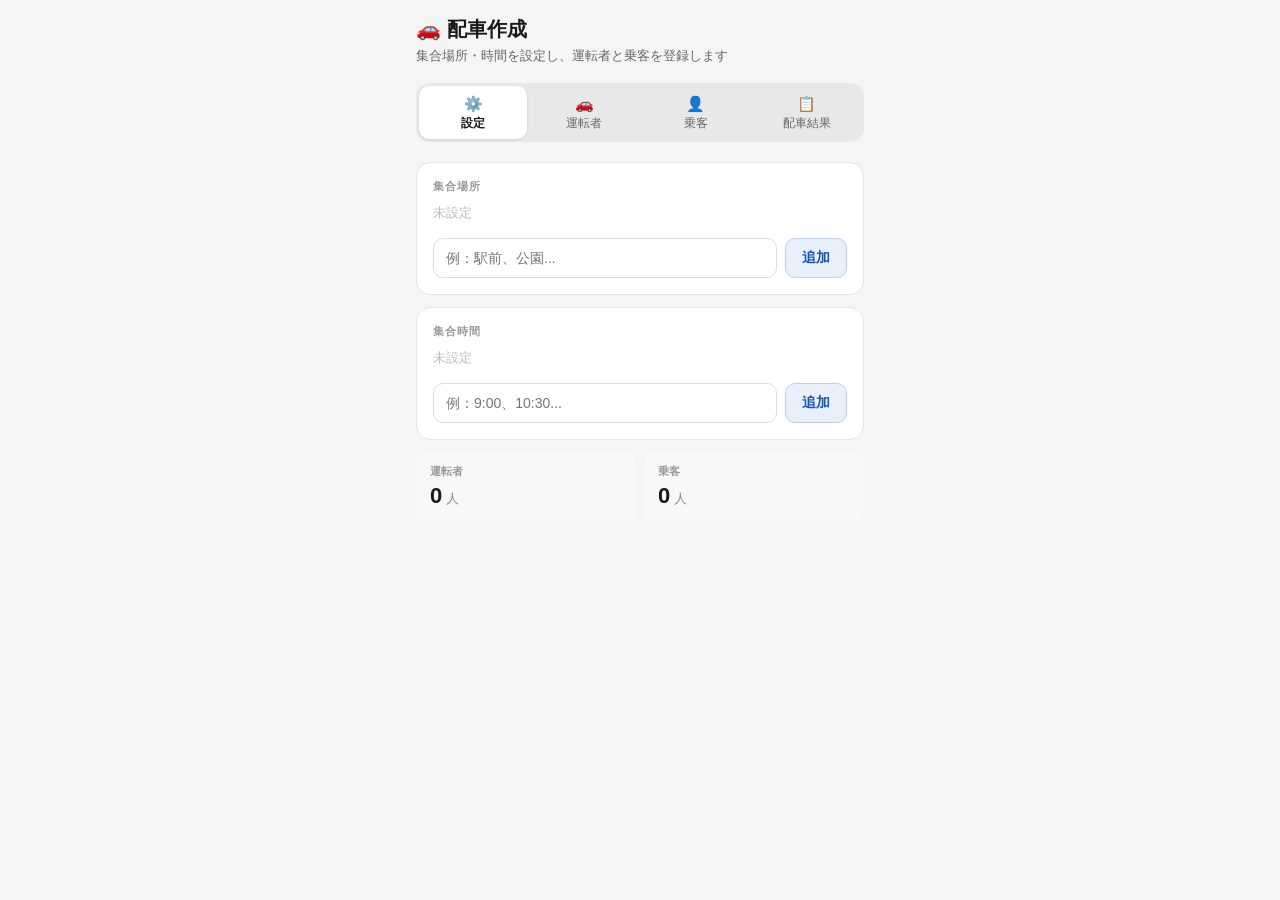
==== index.html @ 9767b372 "ファイル名変更" ====
<!DOCTYPE html>
<html lang="ja">
<head>
<meta charset="UTF-8">
<meta name="viewport" content="width=device-width, initial-scale=1.0">
<title>配車作成</title>
<style>
*{box-sizing:border-box;margin:0;padding:0}
body{font-family:-apple-system,BlinkMacSystemFont,'Segoe UI',sans-serif;background:#f5f5f5;color:#1a1a1a;min-height:100vh}
.app{padding:16px;max-width:480px;margin:0 auto}
.page-title{font-size:20px;font-weight:600;color:#1a1a1a;margin-bottom:4px}
.page-sub{font-size:13px;color:#666;margin-bottom:18px}
.tab-bar{display:grid;grid-template-columns:repeat(4,minmax(0,1fr));gap:3px;background:#e8e8e8;border-radius:14px;padding:3px;margin-bottom:20px}
.tab{padding:9px 2px;border:none;background:transparent;border-radius:10px;font-size:12px;font-weight:400;color:#666;cursor:pointer;transition:background .12s,color .12s;display:flex;flex-direction:column;align-items:center;gap:3px;line-height:1.2}
.tab-icon{font-size:15px}
.tab.active{background:#fff;color:#1a1a1a;font-weight:600;box-shadow:0 1px 3px rgba(0,0,0,.1)}
.card{background:#fff;border:1px solid #e5e5e5;border-radius:14px;padding:16px;margin-bottom:12px}
.section-label{font-size:11px;font-weight:600;color:#999;letter-spacing:.08em;text-transform:uppercase;margin-bottom:10px}
.tag-wrap{display:flex;flex-wrap:wrap;gap:6px;margin-bottom:12px;min-height:22px}
.tag{display:inline-flex;align-items:center;gap:5px;padding:5px 10px;background:#f0f0f0;border:1px solid #e0e0e0;border-radius:20px;font-size:13px;color:#333}
.tag-del{width:17px;height:17px;border-radius:50%;background:#ddd;border:none;cursor:pointer;font-size:12px;color:#666;display:flex;align-items:center;justify-content:center;flex-shrink:0}
.tag-del:hover{background:#ccc}
.input-row{display:flex;gap:8px}
.input-row input{flex:1;height:40px;padding:0 12px;font-size:14px;border:1px solid #ddd;border-radius:10px;background:#fff;color:#1a1a1a;outline:none}
.input-row input:focus{border-color:#4a90d9}
.btn{height:40px;padding:0 16px;border-radius:10px;border:1px solid #ddd;background:#fff;color:#1a1a1a;font-size:14px;cursor:pointer;font-weight:400;white-space:nowrap;display:inline-flex;align-items:center;gap:6px;transition:background .1s}
.btn:active{transform:scale(.98)}
.btn-primary{background:#e8f0fb;color:#1a56b0;border-color:#b8d0f5;font-weight:600}
.btn-primary:hover{background:#d6e8ff}
.btn-danger{background:#fef2f2;color:#991b1b;border-color:#fecaca;height:32px;padding:0 10px;font-size:12px}
.btn-danger:hover{background:#fee2e2}
.btn-success{background:#f0fdf4;color:#166534;border-color:#bbf7d0;font-weight:600}
.btn-success:hover{background:#dcfce7}
.btn-full{width:100%;justify-content:center;margin-top:6px;height:44px;font-size:15px}
.field{margin-bottom:12px}
.field label{display:block;font-size:12px;color:#666;margin-bottom:5px;font-weight:600}
.field input,.field select{width:100%;height:40px;padding:0 12px;font-size:14px;border:1px solid #ddd;border-radius:10px;background:#fff;color:#1a1a1a;outline:none;appearance:none;-webkit-appearance:none}
.field select{background-image:url("data:image/svg+xml,%3Csvg xmlns='http://www.w3.org/2000/svg' width='12' height='8' viewBox='0 0 12 8'%3E%3Cpath d='M1 1l5 5 5-5' stroke='%23999' stroke-width='1.5' fill='none' stroke-linecap='round'/%3E%3C/svg%3E");background-repeat:no-repeat;background-position:right 12px center;padding-right:32px}
.field input:focus,.field select:focus{border-color:#4a90d9}
.toggle-pair{display:grid;grid-template-columns:1fr 1fr;gap:6px}
.tog{padding:9px;border:1px solid #ddd;border-radius:10px;font-size:13px;cursor:pointer;background:#fff;color:#666;text-align:center;transition:all .12s;font-weight:400}
.tog.on-normal{background:#e8f0fb;color:#1a56b0;border-color:#b8d0f5;font-weight:600}
.tog.on-priority{background:#fffbeb;color:#92400e;border-color:#fde68a;font-weight:600}
.counter-row{display:flex;align-items:center;gap:12px}
.cbtn{width:34px;height:34px;border-radius:50%;border:1px solid #ddd;background:#fff;color:#1a1a1a;font-size:18px;cursor:pointer;display:flex;align-items:center;justify-content:center;flex-shrink:0;transition:background .1s}
.cbtn:hover{background:#f0f0f0}
.cval{font-size:18px;font-weight:600;min-width:24px;text-align:center}
.person-item{display:flex;align-items:center;gap:10px;padding:10px 0;border-bottom:1px solid #f0f0f0}
.person-item:last-child{border-bottom:none}
.avatar{width:38px;height:38px;border-radius:50%;display:flex;align-items:center;justify-content:center;font-size:13px;font-weight:600;flex-shrink:0}
.av-driver{background:#f0fdf4;color:#166534}
.av-priority{background:#fffbeb;color:#92400e}
.av-normal{background:#e8f0fb;color:#1a56b0}
.person-info{flex:1;min-width:0}
.person-name{font-size:14px;font-weight:600;color:#1a1a1a}
.person-meta{font-size:12px;color:#888;margin-top:2px}
.badge{display:inline-flex;align-items:center;padding:2px 7px;border-radius:8px;font-size:11px;font-weight:600;margin-left:5px}
.bd-driver{background:#f0fdf4;color:#166534}
.bd-priority{background:#fffbeb;color:#92400e}
.bd-normal{background:#e8f0fb;color:#1a56b0}
.empty{text-align:center;padding:28px 0;color:#bbb;font-size:13px}
.list-header{display:flex;align-items:center;justify-content:space-between;margin-bottom:10px}
.list-header-title{font-size:13px;font-weight:600;color:#666}
.count-badge{font-size:11px;background:#f0f0f0;padding:2px 8px;border-radius:8px;color:#666;border:1px solid #e5e5e5}
.result-slot{margin-bottom:14px;border:1px solid #e5e5e5;border-radius:14px;overflow:hidden}
.result-slot-head{padding:10px 14px;background:#f8f8f8;display:flex;align-items:center;gap:8px;flex-wrap:wrap}
.slot-pill{font-size:12px;font-weight:600;padding:3px 10px;border-radius:10px;background:#e8f0fb;color:#1a56b0;border:1px solid #b8d0f5}
.result-slot-body{padding:12px 14px}
.driver-line{display:flex;align-items:center;gap:8px;margin-bottom:6px}
.car-icon{width:26px;height:26px;border-radius:8px;background:#f0fdf4;display:flex;align-items:center;justify-content:center;font-size:14px;flex-shrink:0}
.driver-name{font-size:14px;font-weight:600;color:#1a1a1a}
.driver-seats{font-size:12px;color:#888}
.passenger-wrap{display:flex;flex-wrap:wrap;gap:5px;margin-top:8px}
.pax-chip{padding:4px 10px;border-radius:20px;font-size:12px;border:1px solid #e5e5e5;background:#fafafa;color:#333}
.pax-chip.prio{background:#fffbeb;color:#92400e;border-color:#fde68a}
.overflow-bar{border-top:1px solid #fecaca;padding:10px 14px;background:#fef2f2}
.overflow-label{font-size:12px;font-weight:600;color:#991b1b;margin-bottom:6px}
.overflow-chips{display:flex;flex-wrap:wrap;gap:5px}
.overflow-chip{padding:3px 9px;border-radius:8px;font-size:12px;background:#fecaca;color:#991b1b;border:none}
.no-driver-slot{background:#fafafa;padding:10px 14px;font-size:13px;color:#bbb}
.unmatched-card{border:1px solid #fecaca;border-radius:14px;overflow:hidden;margin-bottom:14px}
.unmatched-head{padding:10px 14px;background:#fef2f2;font-size:13px;font-weight:600;color:#991b1b}
.unmatched-body{padding:10px 14px;display:flex;flex-wrap:wrap;gap:6px}
.action-row{display:flex;gap:8px;margin-bottom:10px}
textarea{width:100%;font-size:13px;padding:10px 12px;border:1px solid #ddd;border-radius:10px;background:#f9f9f9;color:#1a1a1a;resize:none;line-height:1.6;margin-top:10px;outline:none}
.summary-row{display:grid;grid-template-columns:1fr 1fr;gap:8px;margin-bottom:14px}
.stat{background:#f8f8f8;border-radius:10px;padding:12px 14px}
.stat-label{font-size:11px;color:#999;margin-bottom:4px;font-weight:600}
.stat-val{font-size:22px;font-weight:700;color:#1a1a1a}
.stat-unit{font-size:13px;font-weight:400;color:#888}
</style>
</head>
<body>
<div class="app">
  <div class="page-title">🚗 配車作成</div>
  <div class="page-sub">集合場所・時間を設定し、運転者と乗客を登録します</div>
  <div class="tab-bar">
    <button class="tab active" onclick="switchTab('setup')"><span class="tab-icon">⚙️</span>設定</button>
    <button class="tab" onclick="switchTab('drivers')"><span class="tab-icon">🚗</span>運転者</button>
    <button class="tab" onclick="switchTab('riders')"><span class="tab-icon">👤</span>乗客</button>
    <button class="tab" onclick="switchTab('result')"><span class="tab-icon">📋</span>配車結果</button>
  </div>
  <div id="tab-setup"></div>
  <div id="tab-drivers" style="display:none"></div>
  <div id="tab-riders" style="display:none"></div>
  <div id="tab-result" style="display:none"></div>
</div>

<script>
const S={places:[],times:[],drivers:[],riders:[],np:'',nt:'',result:null};
let dF={name:'',place:'',time:'',seats:3};
let rF={name:'',place:'',time:'',priority:false};

function switchTab(tab){
  ['setup','drivers','riders','result'].forEach((t,i)=>{
    document.getElementById('tab-'+t).style.display=t===tab?'block':'none';
    document.querySelectorAll('.tab')[i].classList.toggle('active',t===tab);
  });
  render();
}

function render(){
  ['setup','drivers','riders','result'].forEach(t=>{
    if(document.getElementById('tab-'+t).style.display!=='none')
      window['render'+t.charAt(0).toUpperCase()+t.slice(1)]();
  });
}

function renderSetup(){
  document.getElementById('tab-setup').innerHTML=`
  <div class="card">
    <div class="section-label">集合場所</div>
    <div class="tag-wrap">${S.places.map((p,i)=>`<span class="tag">${p}<button class="tag-del" onclick="S.places.splice(${i},1);renderSetup()">×</button></span>`).join('')||'<span style="font-size:13px;color:#bbb">未設定</span>'}</div>
    <div class="input-row">
      <input type="text" placeholder="例：駅前、公園..." value="${S.np}" oninput="S.np=this.value" onkeydown="if(event.key==='Enter')addPlace()">
      <button class="btn btn-primary" onclick="addPlace()">追加</button>
    </div>
  </div>
  <div class="card">
    <div class="section-label">集合時間</div>
    <div class="tag-wrap">${S.times.map((t,i)=>`<span class="tag">${t}<button class="tag-del" onclick="S.times.splice(${i},1);renderSetup()">×</button></span>`).join('')||'<span style="font-size:13px;color:#bbb">未設定</span>'}</div>
    <div class="input-row">
      <input type="text" placeholder="例：9:00、10:30..." value="${S.nt}" oninput="S.nt=this.value" onkeydown="if(event.key==='Enter')addTime()">
      <button class="btn btn-primary" onclick="addTime()">追加</button>
    </div>
  </div>
  <div class="summary-row">
    <div class="stat"><div class="stat-label">運転者</div><div class="stat-val">${S.drivers.length}<span class="stat-unit"> 人</span></div></div>
    <div class="stat"><div class="stat-label">乗客</div><div class="stat-val">${S.riders.length}<span class="stat-unit"> 人</span></div></div>
  </div>`;
}

function addPlace(){const v=S.np.trim();if(v&&!S.places.includes(v)){S.places.push(v);S.np='';renderSetup();}}
function addTime(){const v=S.nt.trim();if(v&&!S.times.includes(v)){S.times.push(v);S.nt='';renderSetup();}}

function renderDrivers(){
  if(!dF.place&&S.places.length)dF.place='どこでも';
  if(!dF.time&&S.times.length)dF.time='いつでも';
  const po=['どこでも',...S.places].map(p=>`<option value="${p}"${dF.place===p?' selected':''}>${p}</option>`).join('');
  const to=['いつでも',...S.times].map(t=>`<option value="${t}"${dF.time===t?' selected':''}>${t}</option>`).join('');
  document.getElementById('tab-drivers').innerHTML=`
  <div class="card">
    <div class="section-label">運転者を追加</div>
    <div class="field"><label>名前</label><input type="text" placeholder="名前を入力" value="${dF.name}" oninput="dF.name=this.value"></div>
    <div class="field"><label>集合場所</label><select onchange="dF.place=this.value">${S.places.length?po:'<option>先に場所を設定してください</option>'}</select></div>
    <div class="field"><label>集合時間</label><select onchange="dF.time=this.value">${S.times.length?to:'<option>先に時間を設定してください</option>'}</select></div>
    <div class="field"><label>乗せられる人数</label>
      <div class="counter-row">
        <button class="cbtn" onclick="dF.seats=Math.max(1,dF.seats-1);renderDrivers()">−</button>
        <span class="cval">${dF.seats}</span>
        <button class="cbtn" onclick="dF.seats=Math.min(15,dF.seats+1);renderDrivers()">+</button>
        <span style="font-size:13px;color:#888">人</span>
      </div>
    </div>
    <button class="btn btn-primary btn-full" onclick="addDriver()">登録する</button>
  </div>
  <div class="card">
    <div class="list-header"><span class="list-header-title">登録済み運転者</span><span class="count-badge">${S.drivers.length}人</span></div>
    ${S.drivers.length===0?'<div class="empty">まだ登録されていません</div>':
    S.drivers.map((d,i)=>`<div class="person-item">
      <div class="avatar av-driver">${initials(d.name)}</div>
      <div class="person-info"><div class="person-name">${d.name}<span class="badge bd-driver">運転者</span></div>
      <div class="person-meta">${d.place}・${d.time}・${d.seats}人乗り</div></div>
      <button class="btn btn-danger" onclick="S.drivers.splice(${i},1);renderDrivers()">削除</button>
    </div>`).join('')}
  </div>`;
}

function addDriver(){
  if(!dF.name.trim()){alert('名前を入力してください');return;}
  if(!S.places.length){alert('先に集合場所を設定してください');return;}
  if(!S.times.length){alert('先に集合時間を設定してください');return;}
  S.drivers.push({...dF,name:dF.name.trim()});
  dF.name='';renderDrivers();
}

function renderRiders(){
  if(!rF.place&&S.places.length)rF.place=S.places[0];
  if(!rF.time&&S.times.length)rF.time=S.times[0];
  const po=S.places.map(p=>`<option value="${p}"${rF.place===p?' selected':''}>${p}</option>`).join('');
  const to=S.times.map(t=>`<option value="${t}"${rF.time===t?' selected':''}>${t}</option>`).join('');
  document.getElementById('tab-riders').innerHTML=`
  <div class="card">
    <div class="section-label">乗客を追加</div>
    <div class="field"><label>名前</label><input type="text" placeholder="名前を入力" value="${rF.name}" oninput="rF.name=this.value"></div>
    <div class="field"><label>集合場所</label><select onchange="rF.place=this.value">${S.places.length?po:'<option>先に場所を設定してください</option>'}</select></div>
    <div class="field"><label>集合時間</label><select onchange="rF.time=this.value">${S.times.length?to:'<option>先に時間を設定してください</option>'}</select></div>
    <div class="field"><label>グループ</label>
      <div class="toggle-pair">
        <div class="tog ${!rF.priority?'on-normal':''}" onclick="rF.priority=false;renderRiders()">通常</div>
        <div class="tog ${rF.priority?'on-priority':''}" onclick="rF.priority=true;renderRiders()">優先</div>
      </div>
    </div>
    <button class="btn btn-primary btn-full" onclick="addRider()">登録する</button>
  </div>
  <div class="card">
    <div class="list-header"><span class="list-header-title">登録済み乗客</span><span class="count-badge">${S.riders.length}人</span></div>
    ${S.riders.length===0?'<div class="empty">まだ登録されていません</div>':
    S.riders.map((r,i)=>`<div class="person-item">
      <div class="avatar ${r.priority?'av-priority':'av-normal'}">${initials(r.name)}</div>
      <div class="person-info"><div class="person-name">${r.name}<span class="badge ${r.priority?'bd-priority':'bd-normal'}">${r.priority?'優先':'通常'}</span></div>
      <div class="person-meta">${r.place}・${r.time}</div></div>
      <button class="btn btn-danger" onclick="S.riders.splice(${i},1);renderRiders()">削除</button>
    </div>`).join('')}
  </div>`;
}

function addRider(){
  if(!rF.name.trim()){alert('名前を入力してください');return;}
  if(!S.places.length){alert('先に集合場所を設定してください');return;}
  if(!S.times.length){alert('先に集合時間を設定してください');return;}
  S.riders.push({...rF,name:rF.name.trim()});
  rF.name='';renderRiders();
}

function initials(name){return name.slice(0,2);}

function calcResult(){
  const assigned=new Set(),dAssigned=new Set(),placements=[];
  const slots=[];
  for(const pl of S.places)for(const ti of S.times)slots.push({place:pl,time:ti});
  for(const slot of slots){
    const sDrivers=S.drivers.filter(d=>{
      if(dAssigned.has(d.name))return false;
      return (d.place==='どこでも'||d.place===slot.place)&&(d.time==='いつでも'||d.time===slot.time);
    });
    const sRiders=S.riders.filter(r=>!assigned.has(r.name)&&r.place===slot.place&&r.time===slot.time);
    if(!sDrivers.length&&!sRiders.length)continue;
    let seats=0;const drivers=[];
    for(const d of sDrivers){drivers.push(d);dAssigned.add(d.name);seats+=d.seats;}
    const prio=sRiders.filter(r=>r.priority),norm=sRiders.filter(r=>!r.priority);
    shuf(prio);shuf(norm);
    const ordered=[...prio,...norm],riding=[],ovf=[];
    for(const r of ordered){if(riding.length<seats){riding.push(r);assigned.add(r.name);}else ovf.push(r);}
    placements.push({slot,drivers,riders:riding,overflow:ovf});
  }
  return{placements,unmatched:S.riders.filter(r=>!assigned.has(r.name))};
}

function shuf(a){for(let i=a.length-1;i>0;i--){const j=Math.floor(Math.random()*(i+1));[a[i],a[j]]=[a[j],a[i]];}}

function renderResult(){
  const el=document.getElementById('tab-result');
  if(!S.result){
    el.innerHTML=`<div class="card"><div class="section-label">配車結果</div><div class="empty" style="padding:36px 0">運転者と乗客を登録してから<br>計算してください</div></div>
    <button class="btn btn-primary btn-full" onclick="doCalc()">配車を計算する</button>`;
    return;
  }
  const{placements,unmatched}=S.result;
  let html='';
  for(const p of placements){
    html+=`<div class="result-slot"><div class="result-slot-head"><span class="slot-pill">${p.slot.place}</span><span class="slot-pill">${p.slot.time}</span></div>`;
    if(!p.drivers.length){html+=`<div class="no-driver-slot">運転者なし</div>`;}
    else{
      html+=`<div class="result-slot-body">
        ${p.drivers.map(d=>`<div class="driver-line"><div class="car-icon">🚗</div><span class="driver-name">${d.name}</span><span class="driver-seats">${d.seats}人乗り</span></div>`).join('')}
        ${p.riders.length?`<div class="passenger-wrap">${p.riders.map(r=>`<span class="pax-chip ${r.priority?'prio':''}">${r.name}${r.priority?' ★':''}</span>`).join('')}</div>`:'<div style="font-size:13px;color:#bbb;margin-top:6px">乗客なし</div>'}
      </div>`;
      if(p.overflow.length)html+=`<div class="overflow-bar"><div class="overflow-label">乗り切れない（${p.overflow.length}人）</div><div class="overflow-chips">${p.overflow.map(r=>`<span class="overflow-chip">${r.name}</span>`).join('')}</div></div>`;
    }
    html+=`</div>`;
  }
  if(unmatched.length)html+=`<div class="unmatched-card"><div class="unmatched-head">未配車（${unmatched.length}人）</div><div class="unmatched-body">${unmatched.map(r=>`<span class="overflow-chip">${r.name}（${r.place}・${r.time}）</span>`).join('')}</div></div>`;
  if(!html)html='<div class="empty">全員配車済みです</div>';
  el.innerHTML=html+`
  <div class="action-row">
    <button class="btn btn-success" style="flex:1;justify-content:center" onclick="doCalc()">再計算</button>
    <button class="btn" style="flex:1;justify-content:center" onclick="copyResult(event)">コピー</button>
  </div>
  <div id="copy-area" style="display:none"><textarea id="result-text" rows="10" readonly></textarea></div>`;
}

function doCalc(){
  if(!S.drivers.length){alert('運転者を登録してください');return;}
  if(!S.riders.length){alert('乗客を登録してください');return;}
  S.result=calcResult();renderResult();
}

function copyResult(e){
  if(!S.result)return;
  const{placements,unmatched}=S.result;
  let lines=['【配車結果】',''];
  for(const p of placements){
    if(!p.drivers.length)continue;
    lines.push(`■ ${p.slot.place} / ${p.slot.time}`);
    for(const d of p.drivers)lines.push(`  [車] ${d.name}（${d.seats}人乗り）`);
    lines.push(`  乗客：${p.riders.length?p.riders.map(r=>r.name+(r.priority?'（優先）':'')).join('、'):'なし'}`);
    if(p.overflow.length)lines.push(`  ※溢れ：${p.overflow.map(r=>r.name).join('、')}`);
    lines.push('');
  }
  if(unmatched.length){lines.push('■ 未配車');lines.push(unmatched.map(r=>`  ${r.name}（${r.place}・${r.time}）`).join('\n'));}
  const text=lines.join('\n');
  const area=document.getElementById('copy-area'),ta=document.getElementById('result-text');
  if(area&&ta){area.style.display='block';ta.value=text;ta.select();}
  if(navigator.clipboard)navigator.clipboard.writeText(text).then(()=>{e.target.textContent='コピー完了';setTimeout(()=>e.target.textContent='コピー',2000);});
}

renderSetup();
</script>
</body>
</html>
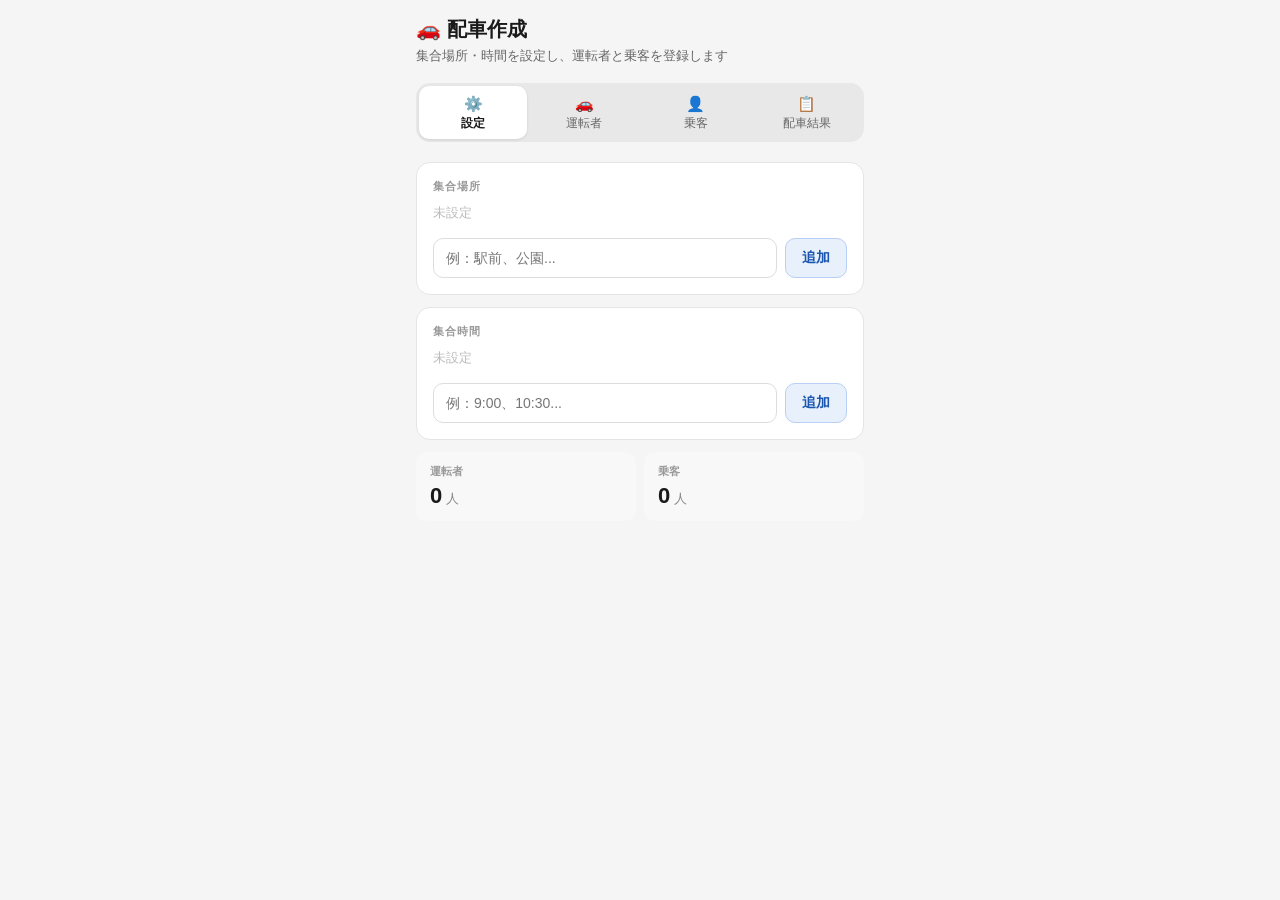
==== commit 1100a97f: "ディレクトリを分け、計算を改善" ====
--- a/index.html
+++ b/index.html
@@ -1,321 +1,38 @@
 <!DOCTYPE html>
 <html lang="ja">
 <head>
-<meta charset="UTF-8">
-<meta name="viewport" content="width=device-width, initial-scale=1.0">
-<title>配車作成</title>
-<style>
-*{box-sizing:border-box;margin:0;padding:0}
-body{font-family:-apple-system,BlinkMacSystemFont,'Segoe UI',sans-serif;background:#f5f5f5;color:#1a1a1a;min-height:100vh}
-.app{padding:16px;max-width:480px;margin:0 auto}
-.page-title{font-size:20px;font-weight:600;color:#1a1a1a;margin-bottom:4px}
-.page-sub{font-size:13px;color:#666;margin-bottom:18px}
-.tab-bar{display:grid;grid-template-columns:repeat(4,minmax(0,1fr));gap:3px;background:#e8e8e8;border-radius:14px;padding:3px;margin-bottom:20px}
-.tab{padding:9px 2px;border:none;background:transparent;border-radius:10px;font-size:12px;font-weight:400;color:#666;cursor:pointer;transition:background .12s,color .12s;display:flex;flex-direction:column;align-items:center;gap:3px;line-height:1.2}
-.tab-icon{font-size:15px}
-.tab.active{background:#fff;color:#1a1a1a;font-weight:600;box-shadow:0 1px 3px rgba(0,0,0,.1)}
-.card{background:#fff;border:1px solid #e5e5e5;border-radius:14px;padding:16px;margin-bottom:12px}
-.section-label{font-size:11px;font-weight:600;color:#999;letter-spacing:.08em;text-transform:uppercase;margin-bottom:10px}
-.tag-wrap{display:flex;flex-wrap:wrap;gap:6px;margin-bottom:12px;min-height:22px}
-.tag{display:inline-flex;align-items:center;gap:5px;padding:5px 10px;background:#f0f0f0;border:1px solid #e0e0e0;border-radius:20px;font-size:13px;color:#333}
-.tag-del{width:17px;height:17px;border-radius:50%;background:#ddd;border:none;cursor:pointer;font-size:12px;color:#666;display:flex;align-items:center;justify-content:center;flex-shrink:0}
-.tag-del:hover{background:#ccc}
-.input-row{display:flex;gap:8px}
-.input-row input{flex:1;height:40px;padding:0 12px;font-size:14px;border:1px solid #ddd;border-radius:10px;background:#fff;color:#1a1a1a;outline:none}
-.input-row input:focus{border-color:#4a90d9}
-.btn{height:40px;padding:0 16px;border-radius:10px;border:1px solid #ddd;background:#fff;color:#1a1a1a;font-size:14px;cursor:pointer;font-weight:400;white-space:nowrap;display:inline-flex;align-items:center;gap:6px;transition:background .1s}
-.btn:active{transform:scale(.98)}
-.btn-primary{background:#e8f0fb;color:#1a56b0;border-color:#b8d0f5;font-weight:600}
-.btn-primary:hover{background:#d6e8ff}
-.btn-danger{background:#fef2f2;color:#991b1b;border-color:#fecaca;height:32px;padding:0 10px;font-size:12px}
-.btn-danger:hover{background:#fee2e2}
-.btn-success{background:#f0fdf4;color:#166534;border-color:#bbf7d0;font-weight:600}
-.btn-success:hover{background:#dcfce7}
-.btn-full{width:100%;justify-content:center;margin-top:6px;height:44px;font-size:15px}
-.field{margin-bottom:12px}
-.field label{display:block;font-size:12px;color:#666;margin-bottom:5px;font-weight:600}
-.field input,.field select{width:100%;height:40px;padding:0 12px;font-size:14px;border:1px solid #ddd;border-radius:10px;background:#fff;color:#1a1a1a;outline:none;appearance:none;-webkit-appearance:none}
-.field select{background-image:url("data:image/svg+xml,%3Csvg xmlns='http://www.w3.org/2000/svg' width='12' height='8' viewBox='0 0 12 8'%3E%3Cpath d='M1 1l5 5 5-5' stroke='%23999' stroke-width='1.5' fill='none' stroke-linecap='round'/%3E%3C/svg%3E");background-repeat:no-repeat;background-position:right 12px center;padding-right:32px}
-.field input:focus,.field select:focus{border-color:#4a90d9}
-.toggle-pair{display:grid;grid-template-columns:1fr 1fr;gap:6px}
-.tog{padding:9px;border:1px solid #ddd;border-radius:10px;font-size:13px;cursor:pointer;background:#fff;color:#666;text-align:center;transition:all .12s;font-weight:400}
-.tog.on-normal{background:#e8f0fb;color:#1a56b0;border-color:#b8d0f5;font-weight:600}
-.tog.on-priority{background:#fffbeb;color:#92400e;border-color:#fde68a;font-weight:600}
-.counter-row{display:flex;align-items:center;gap:12px}
-.cbtn{width:34px;height:34px;border-radius:50%;border:1px solid #ddd;background:#fff;color:#1a1a1a;font-size:18px;cursor:pointer;display:flex;align-items:center;justify-content:center;flex-shrink:0;transition:background .1s}
-.cbtn:hover{background:#f0f0f0}
-.cval{font-size:18px;font-weight:600;min-width:24px;text-align:center}
-.person-item{display:flex;align-items:center;gap:10px;padding:10px 0;border-bottom:1px solid #f0f0f0}
-.person-item:last-child{border-bottom:none}
-.avatar{width:38px;height:38px;border-radius:50%;display:flex;align-items:center;justify-content:center;font-size:13px;font-weight:600;flex-shrink:0}
-.av-driver{background:#f0fdf4;color:#166534}
-.av-priority{background:#fffbeb;color:#92400e}
-.av-normal{background:#e8f0fb;color:#1a56b0}
-.person-info{flex:1;min-width:0}
-.person-name{font-size:14px;font-weight:600;color:#1a1a1a}
-.person-meta{font-size:12px;color:#888;margin-top:2px}
-.badge{display:inline-flex;align-items:center;padding:2px 7px;border-radius:8px;font-size:11px;font-weight:600;margin-left:5px}
-.bd-driver{background:#f0fdf4;color:#166534}
-.bd-priority{background:#fffbeb;color:#92400e}
-.bd-normal{background:#e8f0fb;color:#1a56b0}
-.empty{text-align:center;padding:28px 0;color:#bbb;font-size:13px}
-.list-header{display:flex;align-items:center;justify-content:space-between;margin-bottom:10px}
-.list-header-title{font-size:13px;font-weight:600;color:#666}
-.count-badge{font-size:11px;background:#f0f0f0;padding:2px 8px;border-radius:8px;color:#666;border:1px solid #e5e5e5}
-.result-slot{margin-bottom:14px;border:1px solid #e5e5e5;border-radius:14px;overflow:hidden}
-.result-slot-head{padding:10px 14px;background:#f8f8f8;display:flex;align-items:center;gap:8px;flex-wrap:wrap}
-.slot-pill{font-size:12px;font-weight:600;padding:3px 10px;border-radius:10px;background:#e8f0fb;color:#1a56b0;border:1px solid #b8d0f5}
-.result-slot-body{padding:12px 14px}
-.driver-line{display:flex;align-items:center;gap:8px;margin-bottom:6px}
-.car-icon{width:26px;height:26px;border-radius:8px;background:#f0fdf4;display:flex;align-items:center;justify-content:center;font-size:14px;flex-shrink:0}
-.driver-name{font-size:14px;font-weight:600;color:#1a1a1a}
-.driver-seats{font-size:12px;color:#888}
-.passenger-wrap{display:flex;flex-wrap:wrap;gap:5px;margin-top:8px}
-.pax-chip{padding:4px 10px;border-radius:20px;font-size:12px;border:1px solid #e5e5e5;background:#fafafa;color:#333}
-.pax-chip.prio{background:#fffbeb;color:#92400e;border-color:#fde68a}
-.overflow-bar{border-top:1px solid #fecaca;padding:10px 14px;background:#fef2f2}
-.overflow-label{font-size:12px;font-weight:600;color:#991b1b;margin-bottom:6px}
-.overflow-chips{display:flex;flex-wrap:wrap;gap:5px}
-.overflow-chip{padding:3px 9px;border-radius:8px;font-size:12px;background:#fecaca;color:#991b1b;border:none}
-.no-driver-slot{background:#fafafa;padding:10px 14px;font-size:13px;color:#bbb}
-.unmatched-card{border:1px solid #fecaca;border-radius:14px;overflow:hidden;margin-bottom:14px}
-.unmatched-head{padding:10px 14px;background:#fef2f2;font-size:13px;font-weight:600;color:#991b1b}
-.unmatched-body{padding:10px 14px;display:flex;flex-wrap:wrap;gap:6px}
-.action-row{display:flex;gap:8px;margin-bottom:10px}
-textarea{width:100%;font-size:13px;padding:10px 12px;border:1px solid #ddd;border-radius:10px;background:#f9f9f9;color:#1a1a1a;resize:none;line-height:1.6;margin-top:10px;outline:none}
-.summary-row{display:grid;grid-template-columns:1fr 1fr;gap:8px;margin-bottom:14px}
-.stat{background:#f8f8f8;border-radius:10px;padding:12px 14px}
-.stat-label{font-size:11px;color:#999;margin-bottom:4px;font-weight:600}
-.stat-val{font-size:22px;font-weight:700;color:#1a1a1a}
-.stat-unit{font-size:13px;font-weight:400;color:#888}
-</style>
+  <meta charset="UTF-8">
+  <meta name="viewport" content="width=device-width, initial-scale=1.0">
+  <title>配車作成</title>
+  <link rel="stylesheet" href="css/style.css">
 </head>
 <body>
-<div class="app">
-  <div class="page-title">🚗 配車作成</div>
-  <div class="page-sub">集合場所・時間を設定し、運転者と乗客を登録します</div>
-  <div class="tab-bar">
-    <button class="tab active" onclick="switchTab('setup')"><span class="tab-icon">⚙️</span>設定</button>
-    <button class="tab" onclick="switchTab('drivers')"><span class="tab-icon">🚗</span>運転者</button>
-    <button class="tab" onclick="switchTab('riders')"><span class="tab-icon">👤</span>乗客</button>
-    <button class="tab" onclick="switchTab('result')"><span class="tab-icon">📋</span>配車結果</button>
+  <div class="app">
+    <div class="page-title">🚗 配車作成</div>
+    <div class="page-sub">集合場所・時間を設定し、運転者と乗客を登録します</div>
+    
+    <div class="tab-bar">
+      <button class="tab active" onclick="switchTab('setup')">
+        <span class="tab-icon">⚙️</span>設定
+      </button>
+      <button class="tab" onclick="switchTab('drivers')">
+        <span class="tab-icon">🚗</span>運転者
+      </button>
+      <button class="tab" onclick="switchTab('riders')">
+        <span class="tab-icon">👤</span>乗客
+      </button>
+      <button class="tab" onclick="switchTab('result')">
+        <span class="tab-icon">📋</span>配車結果
+      </button>
+    </div>
+
+    <!-- 各タブのコンテンツ領域 -->
+    <div id="tab-setup"></div>
+    <div id="tab-drivers" style="display:none"></div>
+    <div id="tab-riders" style="display:none"></div>
+    <div id="tab-result" style="display:none"></div>
   </div>
-  <div id="tab-setup"></div>
-  <div id="tab-drivers" style="display:none"></div>
-  <div id="tab-riders" style="display:none"></div>
-  <div id="tab-result" style="display:none"></div>
-</div>
 
-<script>
-const S={places:[],times:[],drivers:[],riders:[],np:'',nt:'',result:null};
-let dF={name:'',place:'',time:'',seats:3};
-let rF={name:'',place:'',time:'',priority:false};
-
-function switchTab(tab){
-  ['setup','drivers','riders','result'].forEach((t,i)=>{
-    document.getElementById('tab-'+t).style.display=t===tab?'block':'none';
-    document.querySelectorAll('.tab')[i].classList.toggle('active',t===tab);
-  });
-  render();
-}
-
-function render(){
-  ['setup','drivers','riders','result'].forEach(t=>{
-    if(document.getElementById('tab-'+t).style.display!=='none')
-      window['render'+t.charAt(0).toUpperCase()+t.slice(1)]();
-  });
-}
-
-function renderSetup(){
-  document.getElementById('tab-setup').innerHTML=`
-  <div class="card">
-    <div class="section-label">集合場所</div>
-    <div class="tag-wrap">${S.places.map((p,i)=>`<span class="tag">${p}<button class="tag-del" onclick="S.places.splice(${i},1);renderSetup()">×</button></span>`).join('')||'<span style="font-size:13px;color:#bbb">未設定</span>'}</div>
-    <div class="input-row">
-      <input type="text" placeholder="例：駅前、公園..." value="${S.np}" oninput="S.np=this.value" onkeydown="if(event.key==='Enter')addPlace()">
-      <button class="btn btn-primary" onclick="addPlace()">追加</button>
-    </div>
-  </div>
-  <div class="card">
-    <div class="section-label">集合時間</div>
-    <div class="tag-wrap">${S.times.map((t,i)=>`<span class="tag">${t}<button class="tag-del" onclick="S.times.splice(${i},1);renderSetup()">×</button></span>`).join('')||'<span style="font-size:13px;color:#bbb">未設定</span>'}</div>
-    <div class="input-row">
-      <input type="text" placeholder="例：9:00、10:30..." value="${S.nt}" oninput="S.nt=this.value" onkeydown="if(event.key==='Enter')addTime()">
-      <button class="btn btn-primary" onclick="addTime()">追加</button>
-    </div>
-  </div>
-  <div class="summary-row">
-    <div class="stat"><div class="stat-label">運転者</div><div class="stat-val">${S.drivers.length}<span class="stat-unit"> 人</span></div></div>
-    <div class="stat"><div class="stat-label">乗客</div><div class="stat-val">${S.riders.length}<span class="stat-unit"> 人</span></div></div>
-  </div>`;
-}
-
-function addPlace(){const v=S.np.trim();if(v&&!S.places.includes(v)){S.places.push(v);S.np='';renderSetup();}}
-function addTime(){const v=S.nt.trim();if(v&&!S.times.includes(v)){S.times.push(v);S.nt='';renderSetup();}}
-
-function renderDrivers(){
-  if(!dF.place&&S.places.length)dF.place='どこでも';
-  if(!dF.time&&S.times.length)dF.time='いつでも';
-  const po=['どこでも',...S.places].map(p=>`<option value="${p}"${dF.place===p?' selected':''}>${p}</option>`).join('');
-  const to=['いつでも',...S.times].map(t=>`<option value="${t}"${dF.time===t?' selected':''}>${t}</option>`).join('');
-  document.getElementById('tab-drivers').innerHTML=`
-  <div class="card">
-    <div class="section-label">運転者を追加</div>
-    <div class="field"><label>名前</label><input type="text" placeholder="名前を入力" value="${dF.name}" oninput="dF.name=this.value"></div>
-    <div class="field"><label>集合場所</label><select onchange="dF.place=this.value">${S.places.length?po:'<option>先に場所を設定してください</option>'}</select></div>
-    <div class="field"><label>集合時間</label><select onchange="dF.time=this.value">${S.times.length?to:'<option>先に時間を設定してください</option>'}</select></div>
-    <div class="field"><label>乗せられる人数</label>
-      <div class="counter-row">
-        <button class="cbtn" onclick="dF.seats=Math.max(1,dF.seats-1);renderDrivers()">−</button>
-        <span class="cval">${dF.seats}</span>
-        <button class="cbtn" onclick="dF.seats=Math.min(15,dF.seats+1);renderDrivers()">+</button>
-        <span style="font-size:13px;color:#888">人</span>
-      </div>
-    </div>
-    <button class="btn btn-primary btn-full" onclick="addDriver()">登録する</button>
-  </div>
-  <div class="card">
-    <div class="list-header"><span class="list-header-title">登録済み運転者</span><span class="count-badge">${S.drivers.length}人</span></div>
-    ${S.drivers.length===0?'<div class="empty">まだ登録されていません</div>':
-    S.drivers.map((d,i)=>`<div class="person-item">
-      <div class="avatar av-driver">${initials(d.name)}</div>
-      <div class="person-info"><div class="person-name">${d.name}<span class="badge bd-driver">運転者</span></div>
-      <div class="person-meta">${d.place}・${d.time}・${d.seats}人乗り</div></div>
-      <button class="btn btn-danger" onclick="S.drivers.splice(${i},1);renderDrivers()">削除</button>
-    </div>`).join('')}
-  </div>`;
-}
-
-function addDriver(){
-  if(!dF.name.trim()){alert('名前を入力してください');return;}
-  if(!S.places.length){alert('先に集合場所を設定してください');return;}
-  if(!S.times.length){alert('先に集合時間を設定してください');return;}
-  S.drivers.push({...dF,name:dF.name.trim()});
-  dF.name='';renderDrivers();
-}
-
-function renderRiders(){
-  if(!rF.place&&S.places.length)rF.place=S.places[0];
-  if(!rF.time&&S.times.length)rF.time=S.times[0];
-  const po=S.places.map(p=>`<option value="${p}"${rF.place===p?' selected':''}>${p}</option>`).join('');
-  const to=S.times.map(t=>`<option value="${t}"${rF.time===t?' selected':''}>${t}</option>`).join('');
-  document.getElementById('tab-riders').innerHTML=`
-  <div class="card">
-    <div class="section-label">乗客を追加</div>
-    <div class="field"><label>名前</label><input type="text" placeholder="名前を入力" value="${rF.name}" oninput="rF.name=this.value"></div>
-    <div class="field"><label>集合場所</label><select onchange="rF.place=this.value">${S.places.length?po:'<option>先に場所を設定してください</option>'}</select></div>
-    <div class="field"><label>集合時間</label><select onchange="rF.time=this.value">${S.times.length?to:'<option>先に時間を設定してください</option>'}</select></div>
-    <div class="field"><label>グループ</label>
-      <div class="toggle-pair">
-        <div class="tog ${!rF.priority?'on-normal':''}" onclick="rF.priority=false;renderRiders()">通常</div>
-        <div class="tog ${rF.priority?'on-priority':''}" onclick="rF.priority=true;renderRiders()">優先</div>
-      </div>
-    </div>
-    <button class="btn btn-primary btn-full" onclick="addRider()">登録する</button>
-  </div>
-  <div class="card">
-    <div class="list-header"><span class="list-header-title">登録済み乗客</span><span class="count-badge">${S.riders.length}人</span></div>
-    ${S.riders.length===0?'<div class="empty">まだ登録されていません</div>':
-    S.riders.map((r,i)=>`<div class="person-item">
-      <div class="avatar ${r.priority?'av-priority':'av-normal'}">${initials(r.name)}</div>
-      <div class="person-info"><div class="person-name">${r.name}<span class="badge ${r.priority?'bd-priority':'bd-normal'}">${r.priority?'優先':'通常'}</span></div>
-      <div class="person-meta">${r.place}・${r.time}</div></div>
-      <button class="btn btn-danger" onclick="S.riders.splice(${i},1);renderRiders()">削除</button>
-    </div>`).join('')}
-  </div>`;
-}
-
-function addRider(){
-  if(!rF.name.trim()){alert('名前を入力してください');return;}
-  if(!S.places.length){alert('先に集合場所を設定してください');return;}
-  if(!S.times.length){alert('先に集合時間を設定してください');return;}
-  S.riders.push({...rF,name:rF.name.trim()});
-  rF.name='';renderRiders();
-}
-
-function initials(name){return name.slice(0,2);}
-
-function calcResult(){
-  const assigned=new Set(),dAssigned=new Set(),placements=[];
-  const slots=[];
-  for(const pl of S.places)for(const ti of S.times)slots.push({place:pl,time:ti});
-  for(const slot of slots){
-    const sDrivers=S.drivers.filter(d=>{
-      if(dAssigned.has(d.name))return false;
-      return (d.place==='どこでも'||d.place===slot.place)&&(d.time==='いつでも'||d.time===slot.time);
-    });
-    const sRiders=S.riders.filter(r=>!assigned.has(r.name)&&r.place===slot.place&&r.time===slot.time);
-    if(!sDrivers.length&&!sRiders.length)continue;
-    let seats=0;const drivers=[];
-    for(const d of sDrivers){drivers.push(d);dAssigned.add(d.name);seats+=d.seats;}
-    const prio=sRiders.filter(r=>r.priority),norm=sRiders.filter(r=>!r.priority);
-    shuf(prio);shuf(norm);
-    const ordered=[...prio,...norm],riding=[],ovf=[];
-    for(const r of ordered){if(riding.length<seats){riding.push(r);assigned.add(r.name);}else ovf.push(r);}
-    placements.push({slot,drivers,riders:riding,overflow:ovf});
-  }
-  return{placements,unmatched:S.riders.filter(r=>!assigned.has(r.name))};
-}
-
-function shuf(a){for(let i=a.length-1;i>0;i--){const j=Math.floor(Math.random()*(i+1));[a[i],a[j]]=[a[j],a[i]];}}
-
-function renderResult(){
-  const el=document.getElementById('tab-result');
-  if(!S.result){
-    el.innerHTML=`<div class="card"><div class="section-label">配車結果</div><div class="empty" style="padding:36px 0">運転者と乗客を登録してから<br>計算してください</div></div>
-    <button class="btn btn-primary btn-full" onclick="doCalc()">配車を計算する</button>`;
-    return;
-  }
-  const{placements,unmatched}=S.result;
-  let html='';
-  for(const p of placements){
-    html+=`<div class="result-slot"><div class="result-slot-head"><span class="slot-pill">${p.slot.place}</span><span class="slot-pill">${p.slot.time}</span></div>`;
-    if(!p.drivers.length){html+=`<div class="no-driver-slot">運転者なし</div>`;}
-    else{
-      html+=`<div class="result-slot-body">
-        ${p.drivers.map(d=>`<div class="driver-line"><div class="car-icon">🚗</div><span class="driver-name">${d.name}</span><span class="driver-seats">${d.seats}人乗り</span></div>`).join('')}
-        ${p.riders.length?`<div class="passenger-wrap">${p.riders.map(r=>`<span class="pax-chip ${r.priority?'prio':''}">${r.name}${r.priority?' ★':''}</span>`).join('')}</div>`:'<div style="font-size:13px;color:#bbb;margin-top:6px">乗客なし</div>'}
-      </div>`;
-      if(p.overflow.length)html+=`<div class="overflow-bar"><div class="overflow-label">乗り切れない（${p.overflow.length}人）</div><div class="overflow-chips">${p.overflow.map(r=>`<span class="overflow-chip">${r.name}</span>`).join('')}</div></div>`;
-    }
-    html+=`</div>`;
-  }
-  if(unmatched.length)html+=`<div class="unmatched-card"><div class="unmatched-head">未配車（${unmatched.length}人）</div><div class="unmatched-body">${unmatched.map(r=>`<span class="overflow-chip">${r.name}（${r.place}・${r.time}）</span>`).join('')}</div></div>`;
-  if(!html)html='<div class="empty">全員配車済みです</div>';
-  el.innerHTML=html+`
-  <div class="action-row">
-    <button class="btn btn-success" style="flex:1;justify-content:center" onclick="doCalc()">再計算</button>
-    <button class="btn" style="flex:1;justify-content:center" onclick="copyResult(event)">コピー</button>
-  </div>
-  <div id="copy-area" style="display:none"><textarea id="result-text" rows="10" readonly></textarea></div>`;
-}
-
-function doCalc(){
-  if(!S.drivers.length){alert('運転者を登録してください');return;}
-  if(!S.riders.length){alert('乗客を登録してください');return;}
-  S.result=calcResult();renderResult();
-}
-
-function copyResult(e){
-  if(!S.result)return;
-  const{placements,unmatched}=S.result;
-  let lines=['【配車結果】',''];
-  for(const p of placements){
-    if(!p.drivers.length)continue;
-    lines.push(`■ ${p.slot.place} / ${p.slot.time}`);
-    for(const d of p.drivers)lines.push(`  [車] ${d.name}（${d.seats}人乗り）`);
-    lines.push(`  乗客：${p.riders.length?p.riders.map(r=>r.name+(r.priority?'（優先）':'')).join('、'):'なし'}`);
-    if(p.overflow.length)lines.push(`  ※溢れ：${p.overflow.map(r=>r.name).join('、')}`);
-    lines.push('');
-  }
-  if(unmatched.length){lines.push('■ 未配車');lines.push(unmatched.map(r=>`  ${r.name}（${r.place}・${r.time}）`).join('\n'));}
-  const text=lines.join('\n');
-  const area=document.getElementById('copy-area'),ta=document.getElementById('result-text');
-  if(area&&ta){area.style.display='block';ta.value=text;ta.select();}
-  if(navigator.clipboard)navigator.clipboard.writeText(text).then(()=>{e.target.textContent='コピー完了';setTimeout(()=>e.target.textContent='コピー',2000);});
-}
-
-renderSetup();
-</script>
+  <script type="module" src="js/main.js"></script>
 </body>
-</html>+</html>
--- a/css/style.css
+++ b/css/style.css
@@ -0,0 +1,616 @@
+* {
+  box-sizing: border-box;
+  margin: 0;
+  padding: 0;
+}
+
+body {
+  font-family: -apple-system, BlinkMacSystemFont, 'Segoe UI', sans-serif;
+  background: #f5f5f5;
+  color: #1a1a1a;
+  min-height: 100vh;
+}
+
+.app {
+  padding: 16px;
+  max-width: 480px;
+  margin: 0 auto;
+}
+
+.page-title {
+  font-size: 20px;
+  font-weight: 600;
+  color: #1a1a1a;
+  margin-bottom: 4px;
+}
+
+.page-sub {
+  font-size: 13px;
+  color: #666;
+  margin-bottom: 18px;
+}
+
+.tab-bar {
+  display: grid;
+  grid-template-columns: repeat(4, minmax(0, 1fr));
+  gap: 3px;
+  background: #e8e8e8;
+  border-radius: 14px;
+  padding: 3px;
+  margin-bottom: 20px;
+}
+
+.tab {
+  padding: 9px 2px;
+  border: none;
+  background: transparent;
+  border-radius: 10px;
+  font-size: 12px;
+  font-weight: 400;
+  color: #666;
+  cursor: pointer;
+  transition: background 0.12s, color 0.12s;
+  display: flex;
+  flex-direction: column;
+  align-items: center;
+  gap: 3px;
+  line-height: 1.2;
+}
+
+.tab-icon {
+  font-size: 15px;
+}
+
+.tab.active {
+  background: #fff;
+  color: #1a1a1a;
+  font-weight: 600;
+  box-shadow: 0 1px 3px rgba(0, 0, 0, 0.1);
+}
+
+.card {
+  background: #fff;
+  border: 1px solid #e5e5e5;
+  border-radius: 14px;
+  padding: 16px;
+  margin-bottom: 12px;
+}
+
+.section-label {
+  font-size: 11px;
+  font-weight: 600;
+  color: #999;
+  letter-spacing: 0.08em;
+  text-transform: uppercase;
+  margin-bottom: 10px;
+}
+
+.tag-wrap {
+  display: flex;
+  flex-wrap: wrap;
+  gap: 6px;
+  margin-bottom: 12px;
+  min-height: 22px;
+}
+
+.tag {
+  display: inline-flex;
+  align-items: center;
+  gap: 5px;
+  padding: 5px 10px;
+  background: #f0f0f0;
+  border: 1px solid #e0e0e0;
+  border-radius: 20px;
+  font-size: 13px;
+  color: #333;
+}
+
+.tag-del {
+  width: 17px;
+  height: 17px;
+  border-radius: 50%;
+  background: #ddd;
+  border: none;
+  cursor: pointer;
+  font-size: 12px;
+  color: #666;
+  display: flex;
+  align-items: center;
+  justify-content: center;
+  flex-shrink: 0;
+}
+
+.tag-del:hover {
+  background: #ccc;
+}
+
+.input-row {
+  display: flex;
+  gap: 8px;
+}
+
+.input-row input {
+  flex: 1;
+  height: 40px;
+  padding: 0 12px;
+  font-size: 14px;
+  border: 1px solid #ddd;
+  border-radius: 10px;
+  background: #fff;
+  color: #1a1a1a;
+  outline: none;
+}
+
+.input-row input:focus {
+  border-color: #4a90d9;
+}
+
+.btn {
+  height: 40px;
+  padding: 0 16px;
+  border-radius: 10px;
+  border: 1px solid #ddd;
+  background: #fff;
+  color: #1a1a1a;
+  font-size: 14px;
+  cursor: pointer;
+  font-weight: 400;
+  white-space: nowrap;
+  display: inline-flex;
+  align-items: center;
+  gap: 6px;
+  transition: background 0.1s;
+}
+
+.btn:active {
+  transform: scale(0.98);
+}
+
+.btn-primary {
+  background: #e8f0fb;
+  color: #1a56b0;
+  border-color: #b8d0f5;
+  font-weight: 600;
+}
+
+.btn-primary:hover {
+  background: #d6e8ff;
+}
+
+.btn-danger {
+  background: #fef2f2;
+  color: #991b1b;
+  border-color: #fecaca;
+  height: 32px;
+  padding: 0 10px;
+  font-size: 12px;
+}
+
+.btn-danger:hover {
+  background: #fee2e2;
+}
+
+.btn-success {
+  background: #f0fdf4;
+  color: #166534;
+  border-color: #bbf7d0;
+  font-weight: 600;
+}
+
+.btn-success:hover {
+  background: #dcfce7;
+}
+
+.btn-full {
+  width: 100%;
+  justify-content: center;
+  margin-top: 6px;
+  height: 44px;
+  font-size: 15px;
+}
+
+.field {
+  margin-bottom: 12px;
+}
+
+.field label {
+  display: block;
+  font-size: 12px;
+  color: #666;
+  margin-bottom: 5px;
+  font-weight: 600;
+}
+
+.field input,
+.field select {
+  width: 100%;
+  height: 40px;
+  padding: 0 12px;
+  font-size: 14px;
+  border: 1px solid #ddd;
+  border-radius: 10px;
+  background: #fff;
+  color: #1a1a1a;
+  outline: none;
+  appearance: none;
+  -webkit-appearance: none;
+}
+
+.field select {
+  background-image: url("data:image/svg+xml,%3Csvg xmlns='http://www.w3.org/2000/svg' width='12' height='8' viewBox='0 0 12 8'%3E%3Cpath d='M1 1l5 5 5-5' stroke='%23999' stroke-width='1.5' fill='none' stroke-linecap='round'/%3E%3C/svg%3E");
+  background-repeat: no-repeat;
+  background-position: right 12px center;
+  padding-right: 32px;
+}
+
+.field input:focus,
+.field select:focus {
+  border-color: #4a90d9;
+}
+
+.toggle-pair {
+  display: grid;
+  grid-template-columns: 1fr 1fr;
+  gap: 6px;
+}
+
+.tog {
+  padding: 9px;
+  border: 1px solid #ddd;
+  border-radius: 10px;
+  font-size: 13px;
+  cursor: pointer;
+  background: #fff;
+  color: #666;
+  text-align: center;
+  transition: all 0.12s;
+  font-weight: 400;
+}
+
+.tog.on-normal {
+  background: #e8f0fb;
+  color: #1a56b0;
+  border-color: #b8d0f5;
+  font-weight: 600;
+}
+
+.tog.on-priority {
+  background: #fffbeb;
+  color: #92400e;
+  border-color: #fde68a;
+  font-weight: 600;
+}
+
+.counter-row {
+  display: flex;
+  align-items: center;
+  gap: 12px;
+}
+
+.cbtn {
+  width: 34px;
+  height: 34px;
+  border-radius: 50%;
+  border: 1px solid #ddd;
+  background: #fff;
+  color: #1a1a1a;
+  font-size: 18px;
+  cursor: pointer;
+  display: flex;
+  align-items: center;
+  justify-content: center;
+  flex-shrink: 0;
+  transition: background 0.1s;
+}
+
+.cbtn:hover {
+  background: #f0f0f0;
+}
+
+.cval {
+  font-size: 18px;
+  font-weight: 600;
+  min-width: 24px;
+  text-align: center;
+}
+
+.person-item {
+  display: flex;
+  align-items: center;
+  gap: 10px;
+  padding: 10px 0;
+  border-bottom: 1px solid #f0f0f0;
+}
+
+.person-item:last-child {
+  border-bottom: none;
+}
+
+.avatar {
+  width: 38px;
+  height: 38px;
+  border-radius: 50%;
+  display: flex;
+  align-items: center;
+  justify-content: center;
+  font-size: 13px;
+  font-weight: 600;
+  flex-shrink: 0;
+}
+
+.av-driver {
+  background: #f0fdf4;
+  color: #166534;
+}
+
+.av-priority {
+  background: #fffbeb;
+  color: #92400e;
+}
+
+.av-normal {
+  background: #e8f0fb;
+  color: #1a56b0;
+}
+
+.person-info {
+  flex: 1;
+  min-width: 0;
+}
+
+.person-name {
+  font-size: 14px;
+  font-weight: 600;
+  color: #1a1a1a;
+}
+
+.person-meta {
+  font-size: 12px;
+  color: #888;
+  margin-top: 2px;
+}
+
+.badge {
+  display: inline-flex;
+  align-items: center;
+  padding: 2px 7px;
+  border-radius: 8px;
+  font-size: 11px;
+  font-weight: 600;
+  margin-left: 5px;
+}
+
+.bd-driver {
+  background: #f0fdf4;
+  color: #166534;
+}
+
+.bd-priority {
+  background: #fffbeb;
+  color: #92400e;
+}
+
+.bd-normal {
+  background: #e8f0fb;
+  color: #1a56b0;
+}
+
+.empty {
+  text-align: center;
+  padding: 28px 0;
+  color: #bbb;
+  font-size: 13px;
+}
+
+.list-header {
+  display: flex;
+  align-items: center;
+  justify-content: space-between;
+  margin-bottom: 10px;
+}
+
+.list-header-title {
+  font-size: 13px;
+  font-weight: 600;
+  color: #666;
+}
+
+.count-badge {
+  font-size: 11px;
+  background: #f0f0f0;
+  padding: 2px 8px;
+  border-radius: 8px;
+  color: #666;
+  border: 1px solid #e5e5e5;
+}
+
+.result-slot {
+  margin-bottom: 14px;
+  border: 1px solid #e5e5e5;
+  border-radius: 14px;
+  overflow: hidden;
+}
+
+.result-slot-head {
+  padding: 10px 14px;
+  background: #f8f8f8;
+  display: flex;
+  align-items: center;
+  gap: 8px;
+  flex-wrap: wrap;
+}
+
+.slot-pill {
+  font-size: 12px;
+  font-weight: 600;
+  padding: 3px 10px;
+  border-radius: 10px;
+  background: #e8f0fb;
+  color: #1a56b0;
+  border: 1px solid #b8d0f5;
+}
+
+.result-slot-body {
+  padding: 12px 14px;
+}
+
+.driver-line {
+  display: flex;
+  align-items: center;
+  gap: 8px;
+  margin-bottom: 6px;
+}
+
+.car-icon {
+  width: 26px;
+  height: 26px;
+  border-radius: 8px;
+  background: #f0fdf4;
+  display: flex;
+  align-items: center;
+  justify-content: center;
+  font-size: 14px;
+  flex-shrink: 0;
+}
+
+.driver-name {
+  font-size: 14px;
+  font-weight: 600;
+  color: #1a1a1a;
+}
+
+.driver-seats {
+  font-size: 12px;
+  color: #888;
+}
+
+.passenger-wrap {
+  display: flex;
+  flex-wrap: wrap;
+  gap: 5px;
+  margin-top: 8px;
+}
+
+.pax-chip {
+  padding: 4px 10px;
+  border-radius: 20px;
+  font-size: 12px;
+  border: 1px solid #e5e5e5;
+  background: #fafafa;
+  color: #333;
+}
+
+.pax-chip.prio {
+  background: #fffbeb;
+  color: #92400e;
+  border-color: #fde68a;
+}
+
+.overflow-bar {
+  border-top: 1px solid #fecaca;
+  padding: 10px 14px;
+  background: #fef2f2;
+}
+
+.overflow-label {
+  font-size: 12px;
+  font-weight: 600;
+  color: #991b1b;
+  margin-bottom: 6px;
+}
+
+.overflow-chips {
+  display: flex;
+  flex-wrap: wrap;
+  gap: 5px;
+}
+
+.overflow-chip {
+  padding: 3px 9px;
+  border-radius: 8px;
+  font-size: 12px;
+  background: #fecaca;
+  color: #991b1b;
+  border: none;
+}
+
+.no-driver-slot {
+  background: #fafafa;
+  padding: 10px 14px;
+  font-size: 13px;
+  color: #bbb;
+}
+
+.unmatched-card {
+  border: 1px solid #fecaca;
+  border-radius: 14px;
+  overflow: hidden;
+  margin-bottom: 14px;
+}
+
+.unmatched-head {
+  padding: 10px 14px;
+  background: #fef2f2;
+  font-size: 13px;
+  font-weight: 600;
+  color: #991b1b;
+}
+
+.unmatched-body {
+  padding: 10px 14px;
+  display: flex;
+  flex-wrap: wrap;
+  gap: 6px;
+}
+
+.action-row {
+  display: flex;
+  gap: 8px;
+  margin-bottom: 10px;
+}
+
+textarea {
+  width: 100%;
+  font-size: 13px;
+  padding: 10px 12px;
+  border: 1px solid #ddd;
+  border-radius: 10px;
+  background: #f9f9f9;
+  color: #1a1a1a;
+  resize: none;
+  line-height: 1.6;
+  margin-top: 10px;
+  outline: none;
+}
+
+.summary-row {
+  display: grid;
+  grid-template-columns: 1fr 1fr;
+  gap: 8px;
+  margin-bottom: 14px;
+}
+
+.stat {
+  background: #f8f8f8;
+  border-radius: 10px;
+  padding: 12px 14px;
+}
+
+.stat-label {
+  font-size: 11px;
+  color: #999;
+  margin-bottom: 4px;
+  font-weight: 600;
+}
+
+.stat-val {
+  font-size: 22px;
+  font-weight: 700;
+  color: #1a1a1a;
+}
+
+.stat-unit {
+  font-size: 13px;
+  font-weight: 400;
+  color: #888;
+}
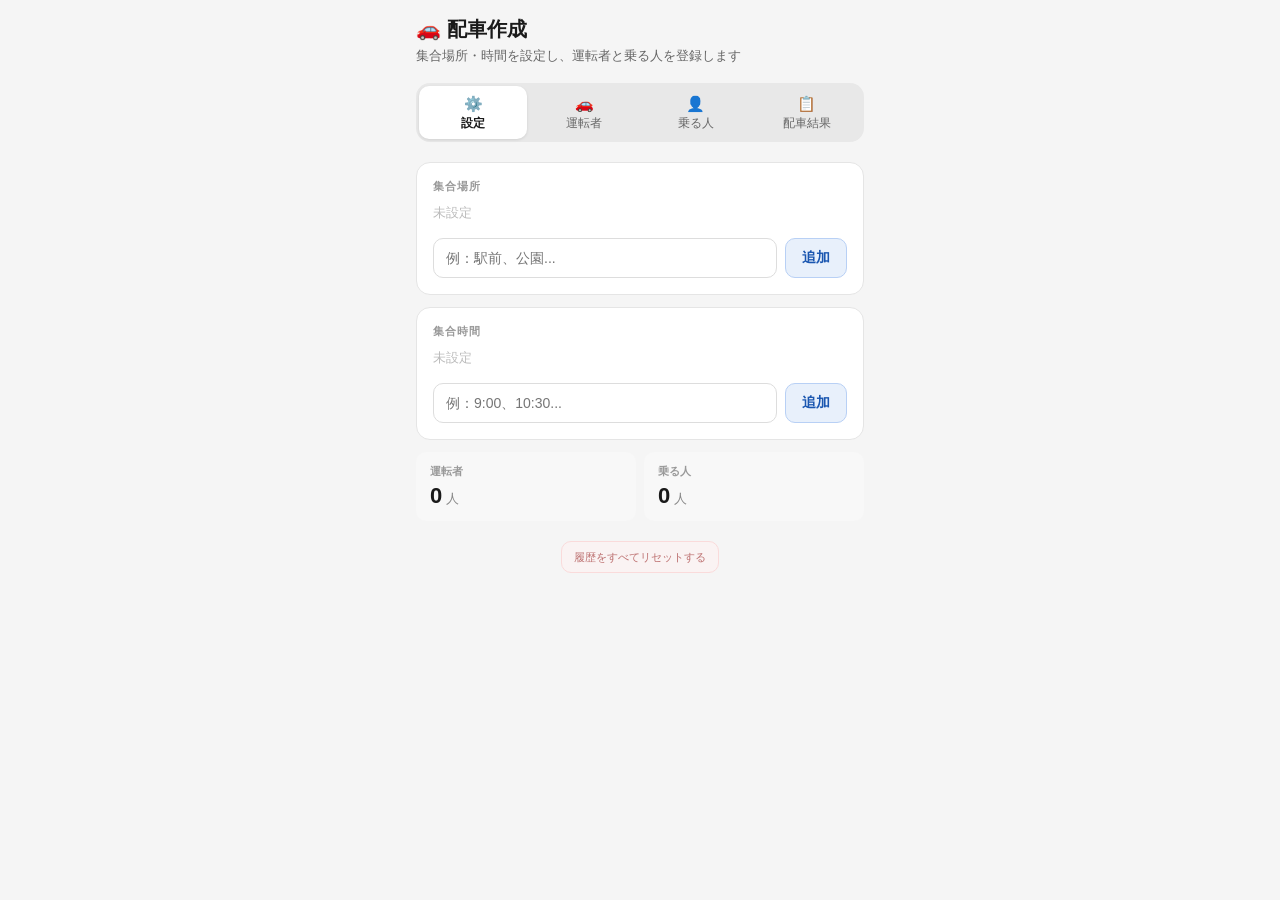
==== commit cc350f1d: "テキスト出力の形式、UIの表記変更" ====
--- a/index.html
+++ b/index.html
@@ -9,7 +9,7 @@
 <body>
   <div class="app">
     <div class="page-title">🚗 配車作成</div>
-    <div class="page-sub">集合場所・時間を設定し、運転者と乗客を登録します</div>
+    <div class="page-sub">集合場所・時間を設定し、運転者と乗る人を登録します</div>
     
     <div class="tab-bar">
       <button class="tab active" onclick="switchTab('setup')">
@@ -19,7 +19,7 @@
         <span class="tab-icon">🚗</span>運転者
       </button>
       <button class="tab" onclick="switchTab('riders')">
-        <span class="tab-icon">👤</span>乗客
+        <span class="tab-icon">👤</span>乗る人
       </button>
       <button class="tab" onclick="switchTab('result')">
         <span class="tab-icon">📋</span>配車結果
--- a/css/style.css
+++ b/css/style.css
@@ -614,3 +614,13 @@
   font-weight: 400;
   color: #888;
 }
+
+.standby-badge {
+  font-size: 10px;
+  background: #eee;
+  color: #777;
+  padding: 1px 4px;
+  border-radius: 3px;
+  margin-left: 6px;
+  border: 1px solid #ddd;
+}
